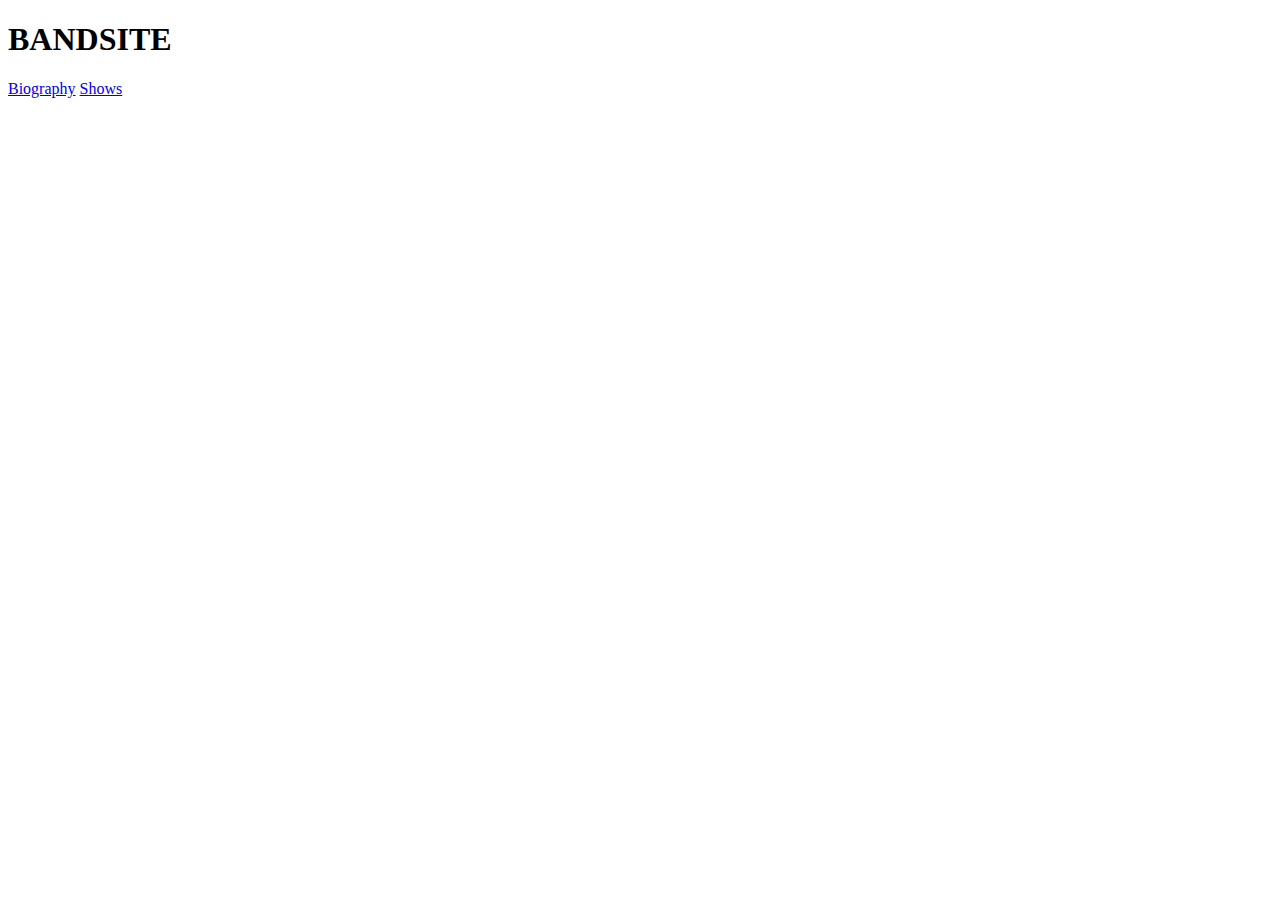
==== Sprint_1/index.html @ 23930212 "first commit" ====
<!DOCTYPE html>
<html lang="en">
<head>
    <meta charset="UTF-8">
    <meta name="viewport" content="width=device-width, initial-scale=1.0">
    <link rel="stylesheet" href="./main.css"/>
    <title>Bandsite-Sprint1</title>
</head>
<body>
    <header class="site-header">
        <h1 class="site-header__title">BANDSITE</h1>
        <nav class="site-nav">
            <a class="site-nav__link" href="#">Biography</a>
            <a class="site-nav__link" href="#">Shows</a>
        </nav>
    </header>
</body>
<main>
    
</main>
</html>
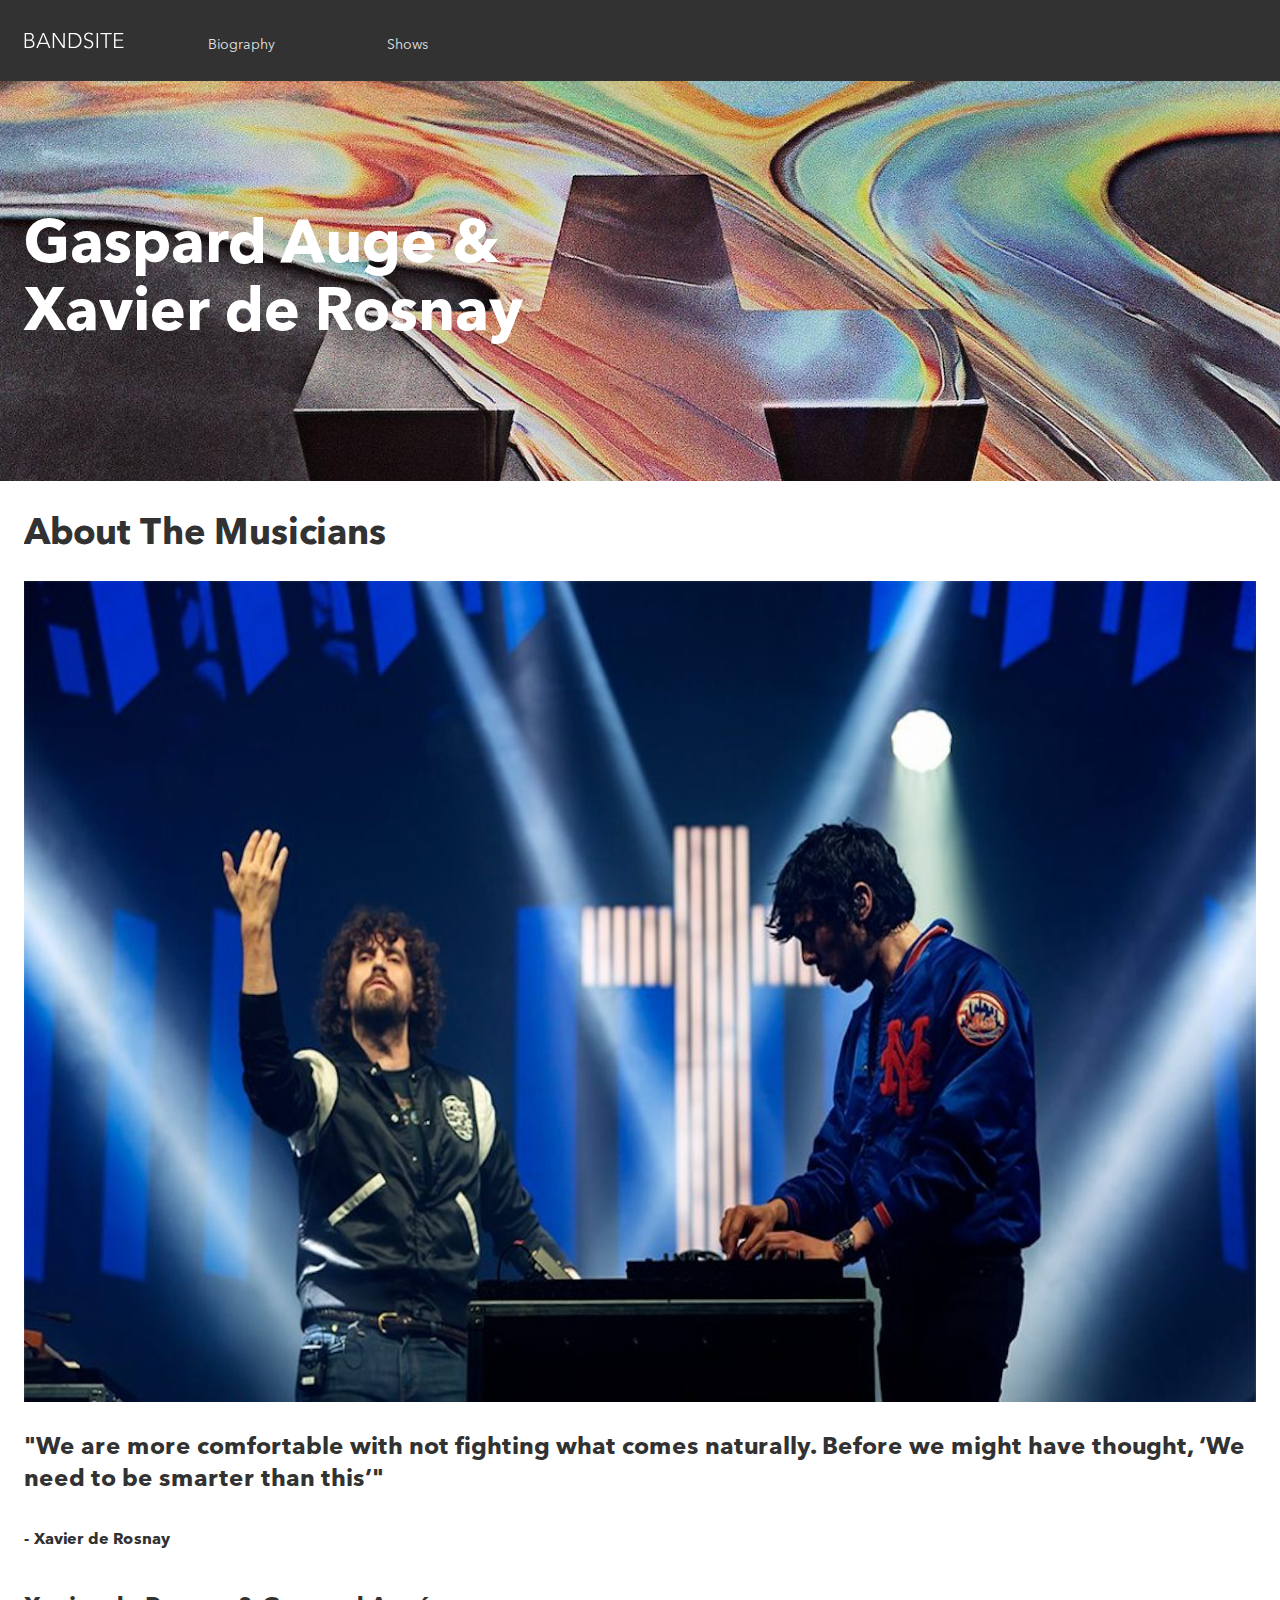
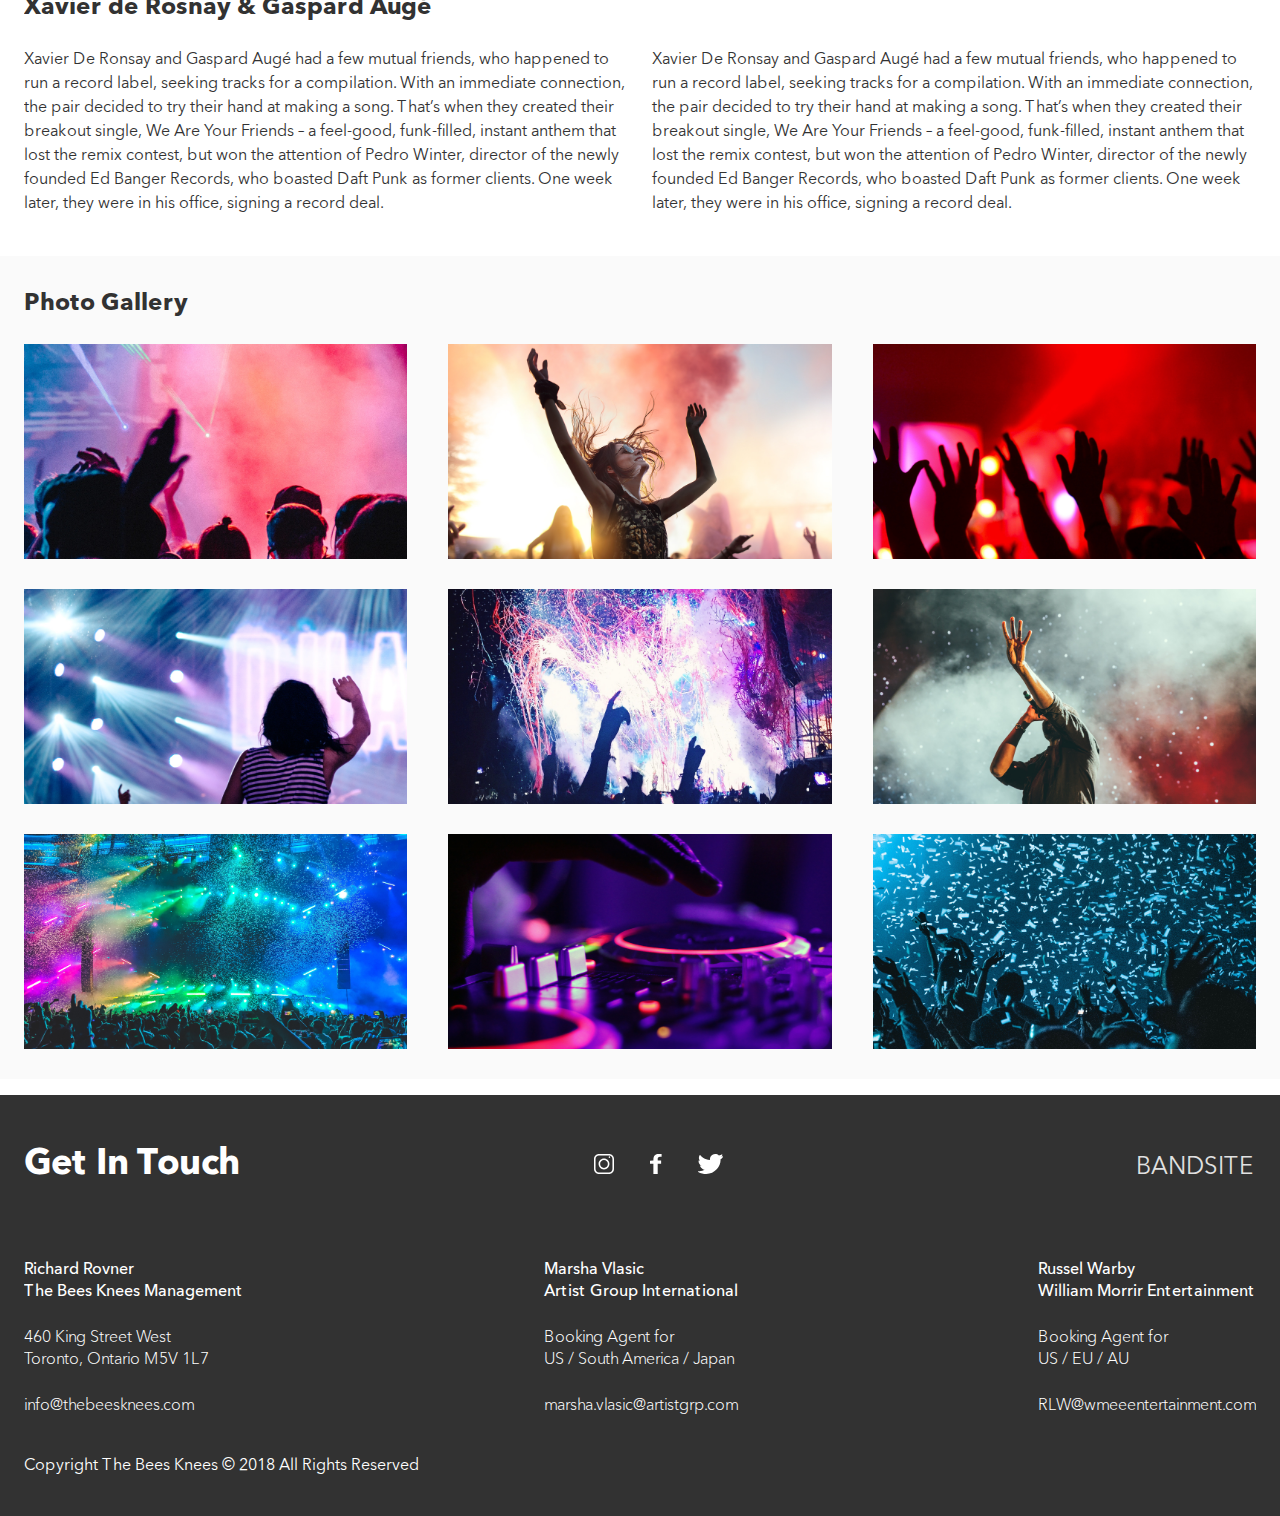
==== commit 842826be: "Updated style folder and Created new font files, icons, photo-gallery images, logos, and blocks fold" ====
--- a/Sprint_1/index.html
+++ b/Sprint_1/index.html
@@ -3,19 +3,172 @@
 <head>
     <meta charset="UTF-8">
     <meta name="viewport" content="width=device-width, initial-scale=1.0">
-    <link rel="stylesheet" href="./main.css"/>
+    <link rel="stylesheet" href="./styles/main.css"/>
     <title>Bandsite-Sprint1</title>
 </head>
 <body>
+
+    <!-- Site-header -->
     <header class="site-header">
-        <h1 class="site-header__title">BANDSITE</h1>
-        <nav class="site-nav">
-            <a class="site-nav__link" href="#">Biography</a>
-            <a class="site-nav__link" href="#">Shows</a>
+        <div class="site-header__container">
+            <a class="site-header__brand" href="./index.html">  
+                 <img class="site-header__logo" src="./assets/logos/Logo-bandsite.svg" alt="bandsite logo"> 
+            </a>
+            <nav class="site-nav">
+                <ul class="site-nav__list">
+                    <li class="site-nav__item">
+                        <a class=" site-nav__link site-nav__link--hover" href="#">Biography</a>
+                    </li>    
+                    <li class="site-nav__item">
+                       <a class="site-nav__link" href="#">Shows</a>
+                    </li>
+                </ul>
+            </nav>
+        </div>
+    </header>
+
+    <!-- Site-Banner -->
+    <section class="site-banner"> 
+        <div class="site-banner__container">
+            <h1 class="site-banner__heading">Gaspard Auge & <br/> Xavier de Rosnay</h1>
+        </div>
+    </section>    
+
+ <main class="main-container">
+        <!-- About Artist -->
+    <section class="about">
+        <div class="about__container">
+            <h2 class="about__heading">About The Musicians</h2>
+            <div class= "about__deskcontainer">
+                <img class="about__image" src="./assets/images/Justice-O2-Brixton-Academy-credit-Guifre-de-Peray.jpg" alt="artist playing image">
+                <p class="about__testimonial">"We are more comfortable with not fighting what comes naturally. Before we might have thought, ‘We need to be smarter than this’"</p>
+                <p class="about__testimonial--name">- Xavier de Rosnay</p>
+                <p class="about__artistname">Xavier de Rosnay & Gaspard Augé</p>
+                <div class="about__artistdescription">
+                    <p class="about__artistdescription--copy1">Xavier De Ronsay and Gaspard Augé had a few mutual friends, who happened to run a record label, seeking tracks for a compilation. With an immediate connection, the pair decided to try their hand at making a song. That’s when they created their breakout single, We Are Your Friends – a feel-good, funk-filled, instant anthem that lost the remix contest, but won the attention of Pedro Winter, director of the newly founded Ed Banger Records, who boasted Daft Punk as former clients. One week later, they were in his office, signing a record deal.</p>
+                    <p class="about__artistdescription--copy2">Xavier De Ronsay and Gaspard Augé had a few mutual friends, who happened to run a record label, seeking tracks for a compilation. With an immediate connection, the pair decided to try their hand at making a song. That’s when they created their breakout single, We Are Your Friends – a feel-good, funk-filled, instant anthem that lost the remix contest, but won the attention of Pedro Winter, director of the newly founded Ed Banger Records, who boasted Daft Punk as former clients. One week later, they were in his office, signing a record deal.</p>
+                </div>
+            </div>
+        </div>
+    </section>
+
+        <!-- Photo Gallery -->
+    <section class="photo-gallery photo-gallery_background">
+        <h2 class="photo-gallery__title">Photo Gallery</h2>
+        <div class="photo-gallery__grid">
+                <div class="photo-gallery__grid--item">
+                    <img class="photo-gallery__item--image" src="./assets/images/Photo-gallery-1.jpg" alt="photo gallery image 1">
+                </div>
+                <div class="photo-gallery__grid--item">
+                    <img class="photo-gallery__item--image" src="./assets/images/Photo-gallery-2.jpg" alt="photo gallery image 2">
+                </div>
+                <div class="photo-gallery__grid--item">
+                    <img class="photo-gallery__item--image" src="./assets/images/Photo-gallery-3.jpg" alt="photo gallery image 3">
+                </div>
+                <div class="photo-gallery__grid--item">
+                    <img class="photo-gallery__item--image" src="./assets/images/Photo-gallery-4.jpg" alt="photo gallery image 4">
+                </div>
+                <div class="photo-gallery__grid--item">
+                    <img class="photo-gallery__item--image" src="./assets/images/Photo-gallery-5.jpg" alt="photo gallery image 5">
+                </div>
+                <div class="photo-gallery__grid--item">
+                    <img class="photo-gallery__item--image" src="./assets/images/Photo-gallery-6.jpg" alt="photo gallery image 6">
+                </div>
+                <div class="photo-gallery__grid--item">
+                    <img class="photo-gallery__item--image" src="./assets/images/Photo-gallery-7.jpg" alt="photo gallery image 7">
+                </div>
+                <div class="photo-gallery__grid--item">
+                    <img class="photo-gallery__item--image" src="./assets/images/Photo-gallery-8.jpg" alt="photo gallery image 8">
+                </div>
+                <div class="photo-gallery__grid--item">
+                    <img class="photo-gallery__item--image" src="./assets/images/Photo-gallery-9.jpg" alt="photo gallery image 9">
+                </div>
+        </div> 
+    </section>
+</main>  
+    <!-- Site-footer -->
+<footer class="site-footer">
+    <div class="site-footer__container">
+        <nav class="site-footer__nav footer-nav">
+            <ul class="footer-nav__list">
+                <li class="footer-nav__item">
+                    <p class="footer-nav__text">Get In Touch</p>
+                </li>
+
+                <li class="footer-nav__item">
+                    <div class="footer-nav__socialicon">
+                        <a class="footer-nav__socialicon--insta" href="https://instagram.com"><img class="footer-nav__icon--insta" src="../Sprint_1/assets/icons/SVG/Icon-instagram.svg" alt="instagram icon"></a>
+                        <a class="footer-nav__socialicon--fb" href="https://facebook.com"><img class="footer-nav__icon--fb" src="../Sprint_1/assets/icons/SVG/Icon-facebook.svg" alt="facebook icon"></a>
+                        <a class="footer-nav__socialicon--twitter" href="https://twitter.com"><img class="footer-nav__icon--twitter" src="../Sprint_1/assets/icons/SVG/Icon-twitter.svg" alt="twitter icon"></a>
+                    </div>
+                </li>
+
+                <li class="footer-nav__item">
+                    <p class="footer-nav__sitename">BANDSITE</p>
+                </li>
+            </ul> 
         </nav>
-    </header>
+         
+       <div class="footer-contact">
+            <div class="footer-contact__card">
+              <nav class="footer-contact__cards-nav"> 
+                    <ul class="footer-contact__list">
+                            <li class="footer-contact__name">Richard Rovner</li>
+                            <li class="footer-contact__company">The Bees Knees Management</li>
+                            <li class="footer-contact__address">
+                                <p class="footer-contact__address--1">460 King Street West</p>
+                                <p class="footer-contact__address--2">Toronto, Ontario M5V 1L7</p>
+                            </li>
+                            <li class="footer-contact__email">
+                                <p class="footer-contact__mailto">info@thebeesknees.com</p>
+                            </li>        
+                        </ul>
+                </nav>       
+            </div>
+        
+            <div class="footer-contact__card">
+                <nav class="footer-contact__cards-nav">  
+                        <ul class="footer-contact__list">
+                            <li class="footer-contact__name">Marsha Vlasic</li>
+                            <li class="footer-contact__company">Artist Group International</li>
+                            <li class="footer-contact__address">
+                                <p class="footer-contact__address--1">Booking Agent for</p>
+                                <p class="footer-contact__address--2">US / South America / Japan</p>
+                            </li>
+                            <li class="footer-contact__email">
+                                <p class="footer-contact__mailto">marsha.vlasic@artistgrp.com</p>
+                            </li>
+                        </ul>
+                </nav>        
+            </div>    
+        
+      
+            <div class="footer-contact__card">
+                <nav class="footer-contact__cards-nav"> 
+                        <ul class="footer-contact__list">
+                            <li class="footer-contact__name">Russel Warby</li>
+                            <li class="footer-contact__company">William Morrir Entertainment</li>
+                            <li class="footer-contact__address">
+                                <p class="footer-contact__address--1">Booking Agent for</p>
+                                <p class="footer-contact__address--2">US / EU / AU</p>
+                            </li>
+                            <li class="footer-contact__email">
+                                <p class="footer-contact__mailto">RLW@wmeeentertainment.com</p>
+                            </li>
+                        </ul>
+                </nav>        
+            </div>    
+        </div>
+
+
+        <div class="site-footer__copyright">
+            <p class="site-footer__copyright--1">Copyright The Bees Knees &copy; 2018 All Rights Reserved</p>
+        </div>    
+
+    </div>
+
+
+</footer>
 </body>
-<main>
-    
-</main>
+
 </html>--- a/Sprint_1/styles/main.css
+++ b/Sprint_1/styles/main.css
@@ -0,0 +1,944 @@
+@font-face {
+  font-family: 'AvenirNext LT Pro';
+  src: url("/Sprint_1/assets/fonts/AvenirNextLTPro-Heavy.woff2") format("woff2"), url("/Sprint_1/assets/fonts/AvenirNextLTPro-Heavy.woff") format("woff");
+  font-weight: 900;
+  font-style: normal;
+  font-display: swap;
+}
+
+@font-face {
+  font-family: 'AvenirNext LT Pro';
+  src: url("/Sprint_1/assets/fonts/AvenirNextLTPro-HeavyIt.woff2") format("woff2"), url("/Sprint_1/assets/fonts/AvenirNextLTPro-HeavyIt.woff") format("woff");
+  font-weight: 900;
+  font-style: italic;
+  font-display: swap;
+}
+
+@font-face {
+  font-family: 'AvenirNext LT Pro';
+  src: url("/Sprint_1/assets/fonts/AvenirNextLTPro-Demi.woff2") format("woff2"), url("/Sprint_1/assets/fonts/AvenirNextLTPro-Demi.woff") format("woff");
+  font-weight: bold;
+  font-style: normal;
+  font-display: swap;
+}
+
+@font-face {
+  font-family: 'AvenirNext LT Pro';
+  src: url("/Sprint_1/assets/fonts/AvenirNextLTPro-BoldIt.woff2") format("woff2"), url("/Sprint_1/assets/fonts/AvenirNextLTPro-BoldIt.woff") format("woff");
+  font-weight: bold;
+  font-style: italic;
+  font-display: swap;
+}
+
+@font-face {
+  font-family: 'AvenirNext LT Pro';
+  src: url("/Sprint_1/assets/fonts/AvenirNextLTPro-DemiIt.woff2") format("woff2"), url("/Sprint_1/assets/fonts/AvenirNextLTPro-DemiIt.woff") format("woff");
+  font-weight: bold;
+  font-style: italic;
+  font-display: swap;
+}
+
+@font-face {
+  font-family: 'AvenirNext LT Pro';
+  src: url("/Sprint_1/assets/fonts/AvenirNextLTPro-Bold.woff2") format("woff2"), url("/Sprint_1/assets/fonts/AvenirNextLTPro-Bold.woff") format("woff");
+  font-weight: bold;
+  font-style: normal;
+  font-display: swap;
+}
+
+@font-face {
+  font-family: 'AvenirNext LT Pro';
+  src: url("/Sprint_1/assets/fonts/AvenirNextLTPro-LightIt.woff2") format("woff2"), url("/Sprint_1/assets/fonts/AvenirNextLTPro-LightIt.woff") format("woff");
+  font-weight: 300;
+  font-style: italic;
+  font-display: swap;
+}
+
+@font-face {
+  font-family: 'AvenirNext LT Pro';
+  src: url("/Sprint_1/assets/fonts/AvenirNextLTPro-MediumIt.woff2") format("woff2"), url("/Sprint_1/assets/fonts/AvenirNextLTPro-MediumIt.woff") format("woff");
+  font-weight: 500;
+  font-style: italic;
+  font-display: swap;
+}
+
+@font-face {
+  font-family: 'AvenirNext LT Pro';
+  src: url("/Sprint_1/assets/fonts/AvenirNextLTPro-Light.woff2") format("woff2"), url("/Sprint_1/assets/fonts/AvenirNextLTPro-Light.woff") format("woff");
+  font-weight: 300;
+  font-style: normal;
+  font-display: swap;
+}
+
+@font-face {
+  font-family: 'AvenirNext LT Pro';
+  src: url("/Sprint_1/assets/fonts/AvenirNextLTPro-Regular.woff2") format("woff2"), url("/Sprint_1/assets/fonts/AvenirNextLTPro-Regular.woff") format("woff");
+  font-weight: normal;
+  font-style: normal;
+  font-display: swap;
+}
+
+@font-face {
+  font-family: 'AvenirNext LT Pro';
+  src: url("/Sprint_1/assets/fonts/AvenirNextLTPro-Medium.woff2") format("woff2"), url("/Sprint_1/assets/fonts/AvenirNextLTPro-Medium.woff") format("woff");
+  font-weight: 500;
+  font-style: normal;
+  font-display: swap;
+}
+
+@font-face {
+  font-family: 'AvenirNext LT Pro';
+  src: url("/Sprint_1/assets/fonts/AvenirNextLTPro-It.woff2") format("woff2"), url("/Sprint_1/assets/fonts/AvenirNextLTPro-It.woff") format("woff");
+  font-weight: normal;
+  font-style: italic;
+  font-display: swap;
+}
+
+@font-face {
+  font-family: 'AvenirNext LT Pro';
+  src: url("/Sprint_1/assets/fonts/AvenirNextLTPro-Thin.woff2") format("woff2"), url("/Sprint_1/assets/fonts/AvenirNextLTPro-Thin.woff") format("woff");
+  font-weight: 100;
+  font-style: normal;
+  font-display: swap;
+}
+
+@font-face {
+  font-family: 'AvenirNext LT Pro UltLight';
+  src: url("/Sprint_1/assets/fonts/AvenirNextLTPro-UltLt.woff2") format("woff2"), url("/Sprint_1/assets/fonts/AvenirNextLTPro-UltLt.woff") format("woff");
+  font-weight: 300;
+  font-style: normal;
+  font-display: swap;
+}
+
+@font-face {
+  font-family: 'AvenirNext LT Pro UltLight';
+  src: url("/Sprint_1/assets/fonts/AvenirNextLTPro-UltLtIt.woff2") format("woff2"), url("/Sprint_1/assets/fonts/AvenirNextLTPro-UltLtIt.woff") format("woff");
+  font-weight: 300;
+  font-style: italic;
+  font-display: swap;
+}
+
+@font-face {
+  font-family: 'AvenirNext LT Pro';
+  src: url("/Sprint_1/assets/fonts/AvenirNextLTPro-ThinIt.woff2") format("woff2"), url("/Sprint_1/assets/fonts/AvenirNextLTPro-ThinIt.woff") format("woff");
+  font-weight: 100;
+  font-style: italic;
+  font-display: swap;
+}
+
+/* box-sizing fix */
+* {
+  -webkit-box-sizing: border-box;
+          box-sizing: border-box;
+}
+
+/* root element */
+body {
+  margin: 0;
+  font-family: AvenirNext LT Pro, Roboto;
+}
+
+img {
+  max-width: 100%;
+}
+
+a {
+  text-decoration: none;
+}
+
+.container, .site-header__container, .site-banner_container, .about__container, .photo-gallery, .site-footer__container, .footer-contact {
+  max-width: 1440px;
+  margin: 0 auto;
+}
+
+.site-header {
+  background: #323232;
+}
+
+@media screen and (min-width: 768px) {
+  .site-header__container {
+    padding: 0 24px;
+    display: -webkit-box;
+    display: -ms-flexbox;
+    display: flex;
+    -webkit-box-orient: horizontal;
+    -webkit-box-direction: normal;
+        -ms-flex-direction: row;
+            flex-direction: row;
+    -webkit-box-align: baseline;
+        -ms-flex-align: baseline;
+            align-items: baseline;
+  }
+}
+
+@media screen and (min-width: 1440px) {
+  .site-header__container {
+    padding: 0 180px;
+    display: -webkit-box;
+    display: -ms-flexbox;
+    display: flex;
+    -webkit-box-orient: horizontal;
+    -webkit-box-direction: normal;
+        -ms-flex-direction: row;
+            flex-direction: row;
+    -webkit-box-align: baseline;
+        -ms-flex-align: baseline;
+            align-items: baseline;
+  }
+}
+
+.site-header__brand {
+  text-align: center;
+  padding: 9px 16px 16px 16px;
+  display: -webkit-box;
+  display: -ms-flexbox;
+  display: flex;
+  -webkit-box-align: start;
+      -ms-flex-align: start;
+          align-items: flex-start;
+  -webkit-box-pack: center;
+      -ms-flex-pack: center;
+          justify-content: center;
+}
+
+.site-header__brand__logo {
+  max-width: 100%;
+  height: 100%;
+}
+
+@media screen and (min-width: 768px) {
+  .site-header__brand {
+    margin-right: 56px;
+    padding-left: 0;
+    padding-right: 0;
+    padding-top: 32px;
+    padding-bottom: 32px;
+  }
+}
+
+@media screen and (min-width: 1440px) {
+  .site-header__brand {
+    padding-top: 32px;
+    padding-bottom: 32px;
+  }
+}
+
+.site-nav {
+  margin: 0 auto;
+}
+
+@media screen and (min-width: 768px) {
+  .site-nav {
+    width: 100%;
+  }
+}
+
+.site-nav__list {
+  list-style: none;
+  padding: 0;
+  margin: 0;
+  display: -webkit-box;
+  display: -ms-flexbox;
+  display: flex;
+}
+
+@media screen and (min-width: 768px) {
+  .site-nav__list {
+    width: 30%;
+  }
+}
+
+.site-nav__item {
+  width: 50%;
+}
+
+@media screen and (min-width: 768px) {
+  .site-nav__item {
+    margin-right: 56px;
+  }
+}
+
+.site-nav__link {
+  color: #E1E1E1;
+  font-style: normal;
+  font-weight: 400;
+  font-size: 18px;
+  line-height: 22px;
+  display: inline-block;
+  width: 100%;
+  text-align: center;
+  padding-bottom: 8px;
+}
+
+@media screen and (min-width: 768px) {
+  .site-nav__link {
+    font-size: 14px;
+    line-height: 20px;
+    padding-bottom: 10px;
+    padding-top: 10px;
+    margin-right: 56px;
+  }
+}
+
+.site-nav__link:hover {
+  color: #FFFFFF;
+  font-weight: 500;
+  border-bottom: 5px solid white;
+}
+
+@media screen and (min-width: 768px) {
+  .site-nav__link:hover {
+    padding-bottom: 22px;
+  }
+}
+
+.site-banner {
+  background: url("../assets/images/Banner.jpg");
+  background-size: cover;
+  background-position: top center;
+  height: 183px;
+  max-width: 100%;
+  padding: 0 16px;
+  display: -webkit-box;
+  display: -ms-flexbox;
+  display: flex;
+  -webkit-box-orient: vertical;
+  -webkit-box-direction: normal;
+      -ms-flex-direction: column;
+          flex-direction: column;
+  -webkit-box-pack: center;
+      -ms-flex-pack: center;
+          justify-content: center;
+}
+
+@media screen and (min-width: 768px) {
+  .site-banner {
+    padding: 0 24px;
+    height: 400px;
+  }
+}
+
+@media screen and (min-width: 1440px) {
+  .site-banner {
+    padding: 0 180px;
+    height: 670px;
+  }
+}
+
+.site-banner_container {
+  height: 100%;
+}
+
+.site-banner__heading {
+  color: #FFFFFF;
+  font-style: normal;
+  font-weight: bold;
+  font-size: 24px;
+  line-height: 32px;
+}
+
+@media screen and (min-width: 768px) {
+  .site-banner__heading {
+    font-size: 60px;
+    line-height: 68px;
+  }
+}
+
+.main-container {
+  color: #323232;
+  font-style: normal;
+}
+
+.about__container {
+  margin: 0 auto;
+  height: 100%;
+  padding: 0 16px;
+}
+
+@media screen and (min-width: 768px) {
+  .about__container {
+    margin: 0 auto;
+    padding: 0 24px;
+  }
+}
+
+@media screen and (min-width: 1440px) {
+  .about__container {
+    margin: 0;
+    padding: 0 180px;
+  }
+}
+
+.about__heading {
+  margin: 0 auto;
+  padding-top: 32px;
+  font-weight: 600;
+  font-size: 24px;
+  line-height: 32px;
+  overflow: auto;
+}
+
+@media screen and (min-width: 768px) {
+  .about__heading {
+    font-size: 36px;
+    line-height: 44px;
+  }
+}
+
+@media screen and (min-width: 1440px) {
+  .about__heading {
+    padding-top: 48px;
+  }
+}
+
+@media screen and (min-width: 1440px) {
+  .about__deskcontainer {
+    margin: 0 auto;
+    max-width: 896px;
+  }
+}
+
+.about__image {
+  padding-top: 24px;
+  padding-bottom: 24px;
+  height: auto;
+}
+
+@media screen and (min-width: 1440px) {
+  .about__image {
+    padding-top: 48px;
+    padding-bottom: 48px;
+  }
+}
+
+.about__testimonial {
+  font-weight: 600;
+  font-size: 14px;
+  line-height: 22px;
+  margin: 0 auto;
+  padding-bottom: 32px;
+  overflow: auto;
+}
+
+@media screen and (min-width: 768px) {
+  .about__testimonial {
+    font-size: 24px;
+    line-height: 32px;
+  }
+}
+
+@media screen and (min-width: 1440px) {
+  .about__testimonial {
+    padding-bottom: 40px;
+  }
+}
+
+.about__testimonial--name {
+  margin: 0 auto;
+  font-weight: 500;
+  font-size: 14px;
+  line-height: 22px;
+  padding-bottom: 40px;
+  overflow: auto;
+}
+
+@media screen and (min-width: 768px) {
+  .about__testimonial--name {
+    font-size: 16px;
+    line-height: 24px;
+    font-weight: 600;
+  }
+}
+
+@media screen and (min-width: 1440px) {
+  .about__testimonial--name {
+    padding-bottom: 56px;
+  }
+}
+
+.about__artistname {
+  margin: 0 auto;
+  font-size: 14px;
+  font-weight: 600;
+  line-height: 22px;
+  padding-bottom: 24px;
+  overflow: auto;
+}
+
+@media screen and (min-width: 768px) {
+  .about__artistname {
+    font-size: 24px;
+    line-height: 32px;
+  }
+}
+
+@media screen and (min-width: 1440px) {
+  .about__artistname {
+    padding-bottom: 32px;
+  }
+}
+
+.about__artistdescription {
+  margin: 0 auto;
+  padding-bottom: 40px;
+  overflow: auto;
+}
+
+@media screen and (min-width: 768px) {
+  .about__artistdescription {
+    display: -webkit-box;
+    display: -ms-flexbox;
+    display: flex;
+  }
+}
+
+@media screen and (min-width: 1440px) {
+  .about__artistdescription {
+    display: -webkit-box;
+    display: -ms-flexbox;
+    display: flex;
+    padding-bottom: 48px;
+  }
+}
+
+.about__artistdescription--copy1 {
+  margin: 0;
+  padding: 0;
+  font-size: 13px;
+  font-weight: 500;
+  line-height: 18px;
+  padding-bottom: 24px;
+}
+
+@media screen and (min-width: 768px) {
+  .about__artistdescription--copy1 {
+    font-size: 16px;
+    line-height: 24px;
+    font-weight: 400;
+    padding-bottom: 0;
+    padding-right: 24px;
+  }
+}
+
+@media screen and (min-width: 1440px) {
+  .about__artistdescription--copy1 {
+    width: 50%;
+    padding-bottom: 0;
+    padding-right: 40px;
+  }
+}
+
+.about__artistdescription--copy2 {
+  margin: 0;
+  padding: 0;
+  font-size: 13px;
+  font-weight: 500;
+  line-height: 18px;
+}
+
+@media screen and (min-width: 768px) {
+  .about__artistdescription--copy2 {
+    font-size: 16px;
+    line-height: 24px;
+    font-weight: 400;
+    padding-bottom: 0;
+  }
+}
+
+@media screen and (min-width: 1440px) {
+  .about__artistdescription--copy2 {
+    width: 50%;
+    padding-bottom: 0px;
+    padding-right: 40px;
+  }
+}
+
+.photo-gallery {
+  background-color: #FAFAFA;
+  height: 100%;
+  padding: 0 16px;
+}
+
+@media screen and (min-width: 768px) {
+  .photo-gallery {
+    margin: 0 auto;
+    padding: 0 24px;
+  }
+}
+
+@media screen and (min-width: 1440px) {
+  .photo-gallery {
+    margin: 0 auto;
+    padding: 0 180px;
+  }
+}
+
+.photo-gallery__title {
+  margin: 0 auto;
+  color: #323232;
+  font-style: normal;
+  font-size: 24px;
+  font-weight: 600;
+  line-height: 32px;
+  text-align: left;
+  padding-top: 32px;
+  padding-bottom: 24px;
+  overflow: auto;
+}
+
+@media screen and (min-width: 1440px) {
+  .photo-gallery__title {
+    padding-top: 48px;
+    padding-bottom: 64px;
+  }
+}
+
+.photo-gallery__grid {
+  margin: 0 auto;
+}
+
+@media screen and (min-width: 768px) {
+  .photo-gallery__grid {
+    display: -webkit-box;
+    display: -ms-flexbox;
+    display: flex;
+    -webkit-box-orient: horizontal;
+    -webkit-box-direction: normal;
+        -ms-flex-direction: row;
+            flex-direction: row;
+    -ms-flex-wrap: wrap;
+        flex-wrap: wrap;
+    -webkit-box-pack: justify;
+        -ms-flex-pack: justify;
+            justify-content: space-between;
+    -ms-flex-line-pack: space-evenly;
+        align-content: space-evenly;
+  }
+}
+
+@media screen and (min-width: 1440px) {
+  .photo-gallery__grid {
+    padding-bottom: 16px;
+    display: -webkit-box;
+    display: -ms-flexbox;
+    display: flex;
+    -webkit-box-orient: horizontal;
+    -webkit-box-direction: normal;
+        -ms-flex-direction: row;
+            flex-direction: row;
+    -ms-flex-wrap: wrap;
+        flex-wrap: wrap;
+    -webkit-box-pack: justify;
+        -ms-flex-pack: justify;
+            justify-content: space-between;
+    -ms-flex-line-pack: space-evenly;
+        align-content: space-evenly;
+  }
+}
+
+.photo-gallery__grid--item {
+  margin: 0 auto;
+  height: auto;
+  padding-bottom: 16px;
+}
+
+@media screen and (min-width: 768px) {
+  .photo-gallery__grid--item {
+    margin-left: 0;
+    margin-right: 0;
+    padding-bottom: 24px;
+    min-width: 15.6533vw;
+    max-width: 31.113%;
+  }
+}
+
+@media screen and (min-width: 1440px) {
+  .photo-gallery__grid--item {
+    margin-left: 0;
+    margin-right: 0;
+    width: 24.03913vw;
+    max-width: 31.853%;
+  }
+}
+
+.site-footer {
+  background: #323232;
+}
+
+.site-footer__container {
+  height: 100%;
+  padding: 0 16px;
+}
+
+@media screen and (min-width: 768px) {
+  .site-footer__container {
+    margin: 0 auto;
+    padding: 0 24px;
+  }
+}
+
+@media screen and (min-width: 1440px) {
+  .site-footer__container {
+    margin: 0 auto;
+    padding: 0 180px;
+  }
+}
+
+.footer-nav__list {
+  padding: 0;
+}
+
+@media screen and (min-width: 768px) {
+  .footer-nav__list {
+    display: -webkit-box;
+    display: -ms-flexbox;
+    display: flex;
+    -webkit-box-align: baseline;
+        -ms-flex-align: baseline;
+            align-items: baseline;
+    -webkit-box-pack: justify;
+        -ms-flex-pack: justify;
+            justify-content: space-between;
+  }
+}
+
+@media screen and (min-width: 1440px) {
+  .footer-nav__list {
+    display: -webkit-box;
+    display: -ms-flexbox;
+    display: flex;
+    -webkit-box-pack: start;
+        -ms-flex-pack: start;
+            justify-content: flex-start;
+  }
+}
+
+.footer-nav__item {
+  list-style: none;
+}
+
+.footer-nav__text {
+  color: #FFFFFF;
+  font-size: 36px;
+  font-weight: 600;
+  line-height: 44px;
+}
+
+@media screen and (min-width: 768px) {
+  .footer-nav__text {
+    margin: 0 auto;
+    padding-top: 48px;
+    padding-bottom: 56px;
+  }
+}
+
+@media screen and (min-width: 1440px) {
+  .footer-nav__text {
+    padding-right: 62px;
+  }
+}
+
+.footer-nav__socialicon {
+  padding-top: 5px;
+}
+
+.footer-nav__socialicon--fb {
+  padding: 32px;
+}
+
+@media screen and (min-width: 768px) {
+  .footer-nav__socialicon--twitter {
+    padding-right: 60px;
+  }
+}
+
+.footer-nav__sitename {
+  color: #E1E1E1;
+  font-size: 24px;
+  line-height: 24px;
+  width: 120px;
+  margin: 0 auto;
+  visibility: hidden;
+}
+
+@media screen and (min-width: 768px) {
+  .footer-nav__sitename {
+    visibility: visible;
+  }
+}
+
+@media screen and (min-width: 1440px) {
+  .footer-nav__sitename {
+    padding-left: 490px;
+  }
+}
+
+.footer-contact {
+  color: #FFFFFF;
+  overflow: auto;
+}
+
+@media screen and (min-width: 768px) {
+  .footer-contact {
+    display: -webkit-box;
+    display: -ms-flexbox;
+    display: flex;
+    -webkit-box-pack: justify;
+        -ms-flex-pack: justify;
+            justify-content: space-between;
+  }
+}
+
+@media screen and (min-width: 1440px) {
+  .footer-contact {
+    display: -webkit-box;
+    display: -ms-flexbox;
+    display: flex;
+    -webkit-box-pack: start;
+        -ms-flex-pack: start;
+            justify-content: flex-start;
+  }
+}
+
+@media screen and (min-width: 1440px) {
+  .footer-contact__card {
+    display: -webkit-box;
+    display: -ms-flexbox;
+    display: flex;
+    margin-right: 56px;
+  }
+}
+
+.footer-contact__list {
+  list-style: none;
+  margin: 0 auto;
+  padding: 0;
+}
+
+.footer-contact__name {
+  font-size: 16px;
+  line-height: 22px;
+  font-weight: 500;
+}
+
+.footer-contact__company {
+  font-size: 16px;
+  line-height: 22px;
+  font-weight: 500;
+  padding-bottom: 24px;
+}
+
+.footer-contact__address {
+  padding-bottom: 24px;
+}
+
+.footer-contact__address--1 {
+  margin: 0;
+  font-size: 16px;
+  line-height: 22px;
+  font-weight: 400;
+}
+
+@media screen and (min-width: 768px) {
+  .footer-contact__address--1 {
+    font-weight: 300;
+  }
+}
+
+@media screen and (min-width: 1440px) {
+  .footer-contact__address--1 {
+    font-size: 15px;
+    line-height: 17px;
+    font-weight: 200;
+  }
+}
+
+.footer-contact__address--2 {
+  margin: 0;
+  font-size: 16px;
+  line-height: 22px;
+  font-weight: 400;
+}
+
+@media screen and (min-width: 768px) {
+  .footer-contact__address--2 {
+    font-weight: 300;
+  }
+}
+
+@media screen and (min-width: 1440px) {
+  .footer-contact__address--2 {
+    font-size: 15px;
+    line-height: 17px;
+    font-weight: 200;
+  }
+}
+
+.footer-contact__email {
+  font-size: 16px;
+  line-height: 22px;
+  font-weight: 400;
+  margin: 0 auto;
+  padding-bottom: 40px;
+}
+
+@media screen and (min-width: 768px) {
+  .footer-contact__email {
+    font-weight: 300;
+  }
+}
+
+@media screen and (min-width: 1440px) {
+  .footer-contact__email {
+    font-size: 15px;
+    line-height: 17px;
+    font-weight: 200;
+  }
+}
+
+.footer-contact__mailto {
+  margin: 0 auto;
+}
+
+.site-footer__copyright {
+  color: #FFFFFF;
+  margin: 0;
+  padding: 0;
+  overflow: auto;
+}
+
+@media screen and (min-width: 768px) {
+  .site-footer__copyright {
+    display: -webkit-box;
+    display: -ms-flexbox;
+    display: flex;
+    -webkit-box-pack: start;
+        -ms-flex-pack: start;
+            justify-content: flex-start;
+    width: 50%;
+  }
+}
+
+.site-footer__copyright--1 {
+  margin: 0 auto;
+  padding-bottom: 40px;
+}
+
+@media screen and (min-width: 768px) {
+  .site-footer__copyright--1 {
+    display: -webkit-box;
+    display: -ms-flexbox;
+    display: flex;
+    white-space: nowrap;
+    margin-left: 0;
+  }
+}
+
+@media screen and (min-width: 1440px) {
+  .site-footer__copyright--1 {
+    font-size: 15px;
+    line-height: 17px;
+    font-weight: 200;
+  }
+}
+/*# sourceMappingURL=main.css.map */